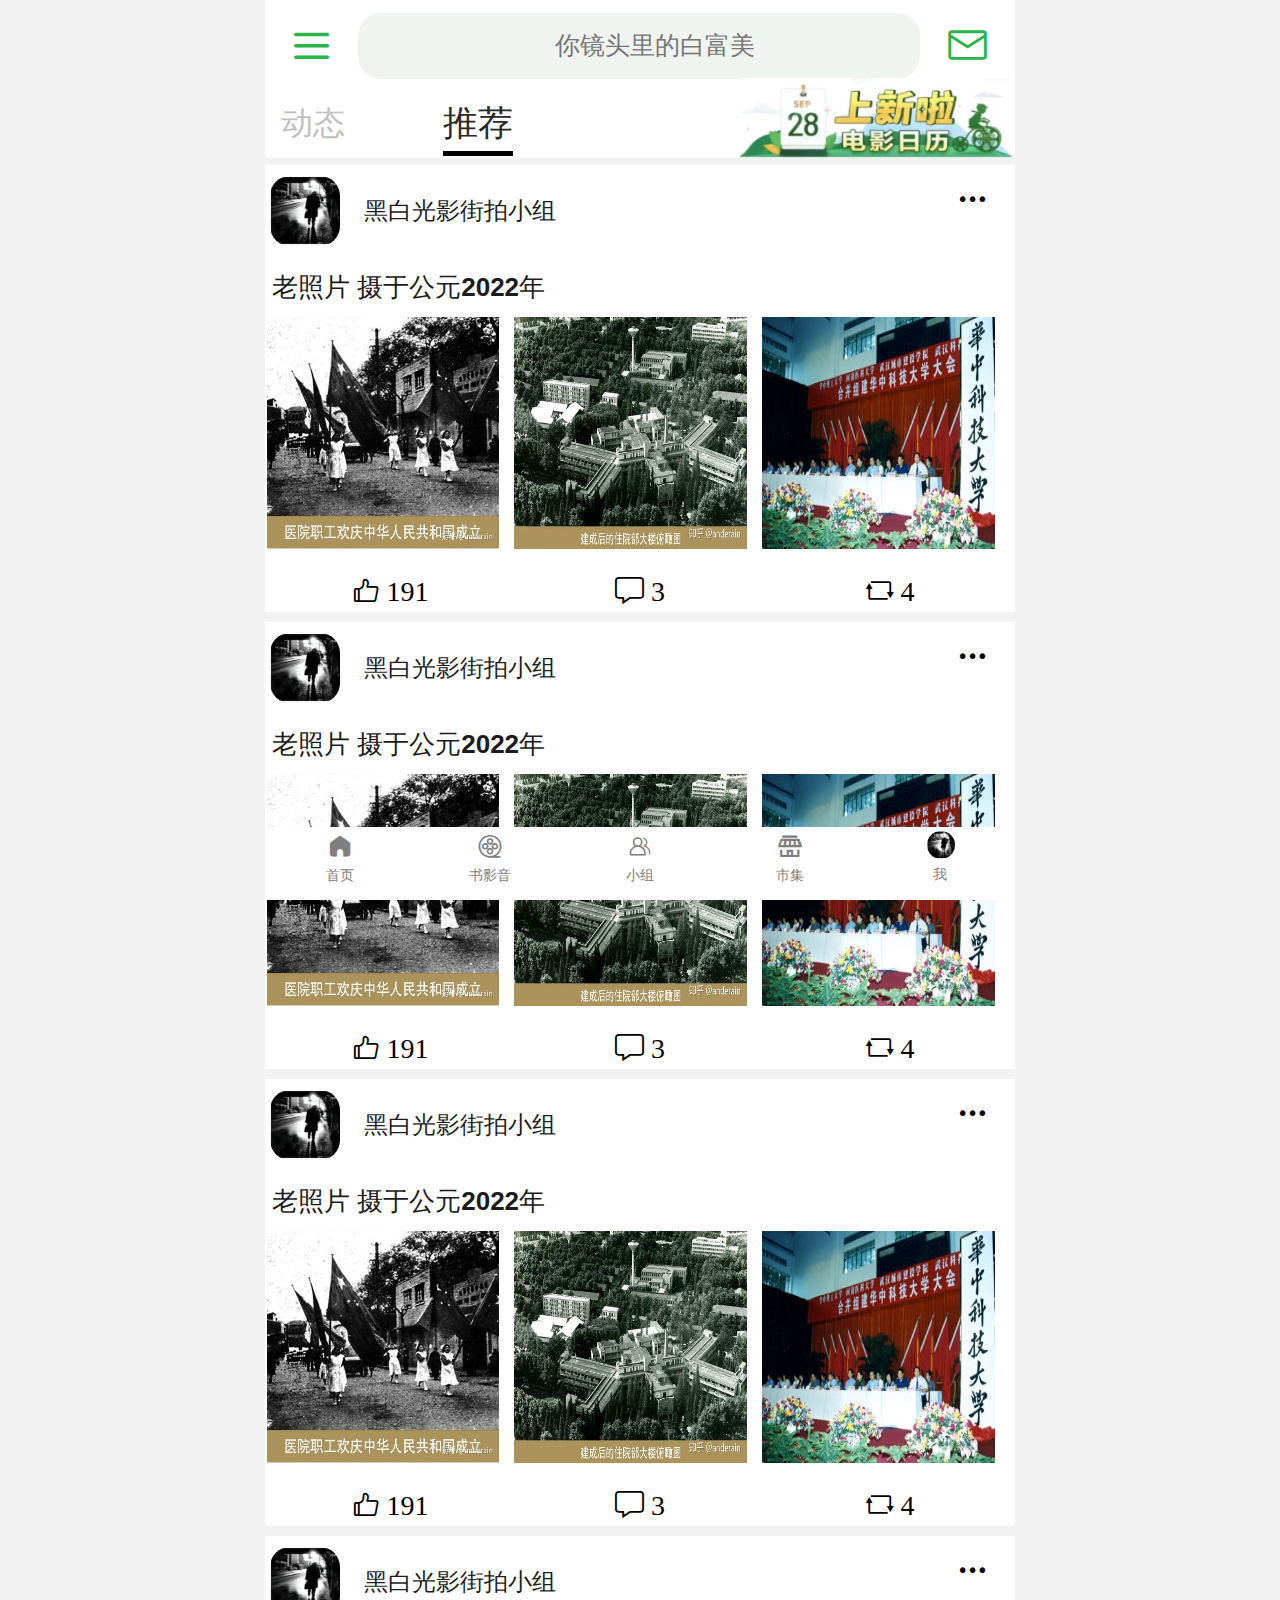
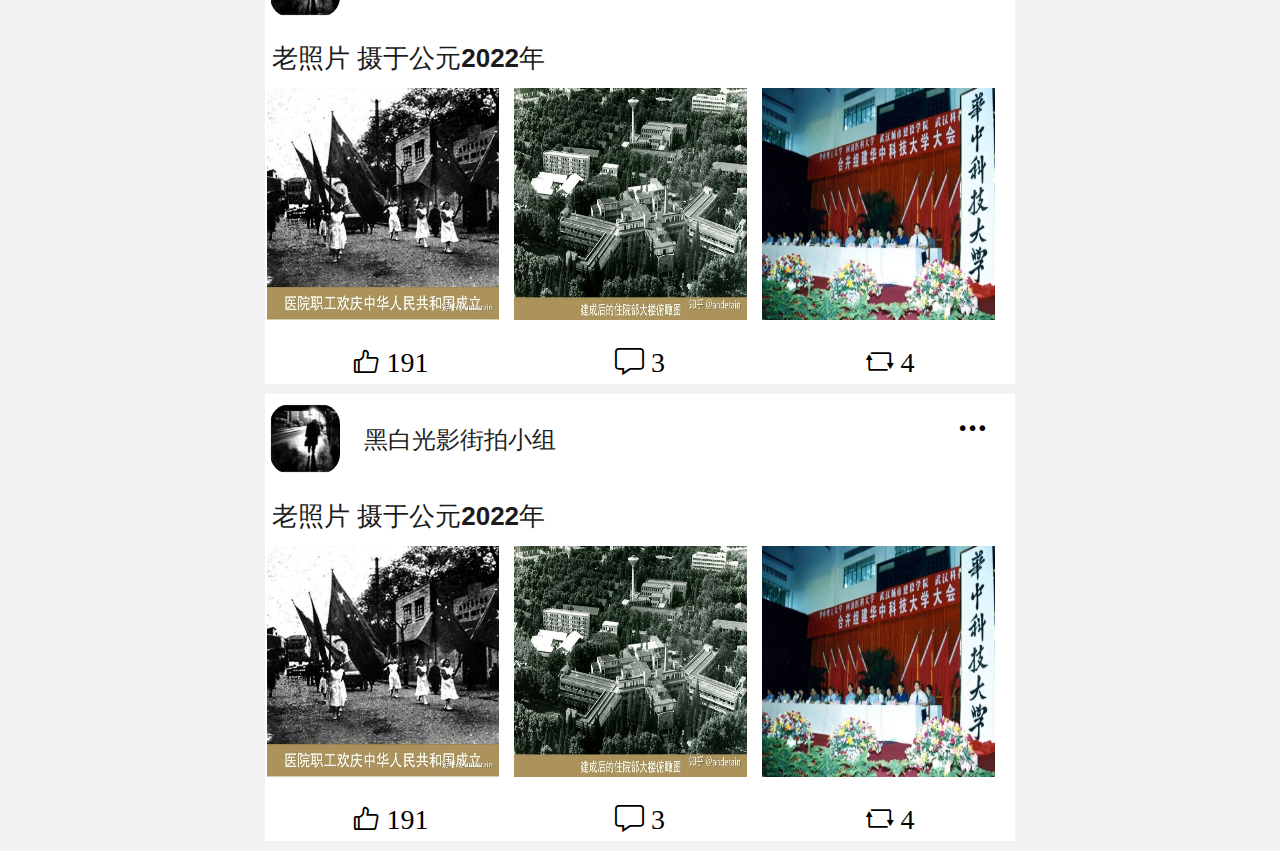
==== index.html @ cb841f9a "“首页完成了”" ====
<!DOCTYPE html>
<html lang="en">

<head>
    <meta charset="UTF-8">
    <meta http-equiv="X-UA-Compatible" content="IE=edge">
    <meta name="viewport" content="width=device-width, initial-scale=1.0, maximum-scale=1.0, user-scalable=0" />
    <title>豆瓣</title>
    <link rel="icon" href="assets/images/豆瓣.png" type="image/x-icon" />
    <link rel="stylesheet" href="css/normalize.css">
    <link rel="stylesheet" href="css/index.css">
    <link rel="stylesheet" href="assets/fonts/iconfont.css">
    <!-- <script src="js/flexible.js"></script> -->
</head>

<body>
    <header class="search-content">
        <span class="iconfont icon-cebianlan"></span>
        <div class="search">
            <form action="">
                <input type="search" placeholder="你镜头里的白富美">
            </form>
        </div>
        <span class="iconfont icon-email"></span>
        <div class="dynamic">动态</div>
        <div class="recommend active">推荐</div>
        <img src="./assets/uploads/Snipaste_2022-10-01_21-51-32.png" alt="">
    </header>

    <div class="recommend-content">
        <div class="total-info">
            <div class="user-info">
                <div class="user">
                    <img src="./assets/uploads/avatar.png" alt="">
                    <span class="user-name">黑白光影街拍小组</span>
                </div>
                <span class="iconfont icon-gengduo"></span>
            </div>
            <div class="msg-info">老照片 摄于公元2022年</div>
            <div class="pic-info">
                <img src="./assets/uploads/v2-00fd47b984b097ff6799c70eac688576_r.jpg" alt="">
                <img src="./assets/uploads/v2-368f17c7b49742d3653ee3d4623b5243_720w.jpg" alt="">
                <img src="./assets/uploads/v2-5789cc732e435e5d7d6d45717a08fe07_720w (3).jpg" alt="">
            </div>
            <div class="other-info">
                <span class="iconfont icon-dianzan"> 191</span>
                <span class="iconfont icon-pinglun"> 3</span>
                <span class="iconfont icon-loop"> 4</span>
            </div>
        </div>
        <div class="total-info">
            <div class="user-info">
                <div class="user">
                    <img src="./assets/uploads/avatar.png" alt="">
                    <span class="user-name">黑白光影街拍小组</span>
                </div>
                <span class="iconfont icon-gengduo"></span>
            </div>
            <div class="msg-info">老照片 摄于公元2022年</div>
            <div class="pic-info">
                <img src="./assets/uploads/v2-00fd47b984b097ff6799c70eac688576_r.jpg" alt="">
                <img src="./assets/uploads/v2-368f17c7b49742d3653ee3d4623b5243_720w.jpg" alt="">
                <img src="./assets/uploads/v2-5789cc732e435e5d7d6d45717a08fe07_720w (3).jpg" alt="">
            </div>
            <div class="other-info">
                <span class="iconfont icon-dianzan"> 191</span>
                <span class="iconfont icon-pinglun"> 3</span>
                <span class="iconfont icon-loop"> 4</span>
            </div>
        </div>
        <div class="total-info">
            <div class="user-info">
                <div class="user">
                    <img src="./assets/uploads/avatar.png" alt="">
                    <span class="user-name">黑白光影街拍小组</span>
                </div>
                <span class="iconfont icon-gengduo"></span>
            </div>
            <div class="msg-info">老照片 摄于公元2022年</div>
            <div class="pic-info">
                <img src="./assets/uploads/v2-00fd47b984b097ff6799c70eac688576_r.jpg" alt="">
                <img src="./assets/uploads/v2-368f17c7b49742d3653ee3d4623b5243_720w.jpg" alt="">
                <img src="./assets/uploads/v2-5789cc732e435e5d7d6d45717a08fe07_720w (3).jpg" alt="">
            </div>
            <div class="other-info">
                <span class="iconfont icon-dianzan"> 191</span>
                <span class="iconfont icon-pinglun"> 3</span>
                <span class="iconfont icon-loop"> 4</span>
            </div>
        </div>
        <div class="total-info">
            <div class="user-info">
                <div class="user">
                    <img src="./assets/uploads/avatar.png" alt="">
                    <span class="user-name">黑白光影街拍小组</span>
                </div>
                <span class="iconfont icon-gengduo"></span>
            </div>
            <div class="msg-info">老照片 摄于公元2022年</div>
            <div class="pic-info">
                <img src="./assets/uploads/v2-00fd47b984b097ff6799c70eac688576_r.jpg" alt="">
                <img src="./assets/uploads/v2-368f17c7b49742d3653ee3d4623b5243_720w.jpg" alt="">
                <img src="./assets/uploads/v2-5789cc732e435e5d7d6d45717a08fe07_720w (3).jpg" alt="">
            </div>
            <div class="other-info">
                <span class="iconfont icon-dianzan"> 191</span>
                <span class="iconfont icon-pinglun"> 3</span>
                <span class="iconfont icon-loop"> 4</span>
            </div>
        </div>
        <div class="total-info">
            <div class="user-info">
                <div class="user">
                    <img src="./assets/uploads/avatar.png" alt="">
                    <span class="user-name">黑白光影街拍小组</span>
                </div>
                <span class="iconfont icon-gengduo"></span>
            </div>
            <div class="msg-info">老照片 摄于公元2022年</div>
            <div class="pic-info">
                <img src="./assets/uploads/v2-00fd47b984b097ff6799c70eac688576_r.jpg" alt="">
                <img src="./assets/uploads/v2-368f17c7b49742d3653ee3d4623b5243_720w.jpg" alt="">
                <img src="./assets/uploads/v2-5789cc732e435e5d7d6d45717a08fe07_720w (3).jpg" alt="">
            </div>
            <div class="other-info">
                <span class="iconfont icon-dianzan"> 191</span>
                <span class="iconfont icon-pinglun"> 3</span>
                <span class="iconfont icon-loop"> 4</span>
            </div>
        </div>
    </div>

    <nav class="footer-nav">
    <div class="modular">
        <span class="iconfont icon-shouye"></span>
        <span class="word">首页</span>
    </div>
    <div class="modular">
        <span class="iconfont icon-yingshi"></span>
        <span class="word">书影音</span>
    </div>
    <div class="modular">
        <span class="iconfont icon-xiaozu"></span>
        <span class="word">小组</span>
    </div>
    <div class="modular">
        <span class="iconfont icon-shichang"></span>
        <span class="word">市集</span>   
    </div>
    <div class="modular">
        <img src="./assets/uploads/avatar.png"></img>
        <span class="word">我</span>
    </div>
    </nav>
</body>

</html>
---- css/index.css ----
a {
  text-decoration: none;
}
html {
  font-size: 50px;
}
@media screen and (min-width: 320px) {
  html {
    font-size: 21.33333333px;
  }
}
@media screen and (min-width: 360px) {
  html {
    font-size: 24px;
  }
}
@media screen and (min-width: 375px) {
  html {
    font-size: 25px;
  }
}
@media screen and (min-width: 384px) {
  html {
    font-size: 25.6px;
  }
}
@media screen and (min-width: 400px) {
  html {
    font-size: 26.66666667px;
  }
}
@media screen and (min-width: 414px) {
  html {
    font-size: 27.6px;
  }
}
@media screen and (min-width: 424px) {
  html {
    font-size: 28.26666667px;
  }
}
@media screen and (min-width: 480px) {
  html {
    font-size: 32px;
  }
}
@media screen and (min-width: 540px) {
  html {
    font-size: 36px;
  }
}
@media screen and (min-width: 720px) {
  html {
    font-size: 48px;
  }
}
@media screen and (min-width: 750px) {
  html {
    font-size: 50px;
  }
}
body {
  min-width: 320px;
  width: 15rem;
  margin: 0 auto;
  line-height: 1.5;
  font-family: Arial, Helvetica;
  background: #F2F2F2;
}
.search-content {
  display: flex;
  flex-wrap: wrap;
  position: fixed;
  top: 0;
  left: 50%;
  transform: translateX(-50%);
  width: 15rem;
  height: 3.16rem;
  background-color: #ffffff;
}
.search-content .icon-cebianlan {
  width: 0.88rem;
  height: 1.4rem;
  margin: 0.22rem 0.5rem 0.14rem 0.48rem;
  color: #28b549;
  line-height: 1.4rem;
  text-align: center;
  font-size: 0.7rem;
}
.search-content .search {
  width: 11.24rem;
}
.search-content .search input {
  outline: none;
  width: 100%;
  border: 0;
  height: 1.32rem;
  border-radius: 0.46rem;
  background-color: #eff4f0;
  margin-top: 0.24rem;
  font-size: 0.5rem;
  color: #e6ebe7;
  text-align: center;
  padding-left: 1.1rem;
}
.search-content .icon-email {
  width: 0.92rem;
  height: 1.4rem;
  margin: 0.22rem 0.5rem 0.14rem 0.48rem;
  background-size: 0.88rem 1.4rem;
  color: #28b549;
  font-size: 0.9rem;
  line-height: 1.4rem;
  text-align: center;
}
.search-content .dynamic {
  box-sizing: border-box;
  width: 1.4rem;
  height: 1.3rem;
  margin-left: 0.32rem;
  margin-right: 1.2rem;
  font-size: 0.63rem;
  font-weight: 550;
  line-height: 1.3rem;
  color: #c0c0c0;
}
.search-content .recommend {
  box-sizing: border-box;
  width: 1.4rem;
  height: 1.3rem;
  margin-right: 1.2rem;
  margin-left: 0.63rem;
  font-size: 0.69rem;
  font-weight: 550;
  line-height: 1.3rem;
  color: #c0c0c0;
}
.search-content img {
  position: absolute;
  top: 1.56rem;
  right: 0;
  display: block;
  width: 5.5rem;
  height: 1.6rem;
}
.search-content div.active {
  color: #2a2a2a;
  border-bottom: 0.1rem solid black;
}
.recommend-content {
  margin-top: 3.3rem;
  width: 15rem;
}
.recommend-content .total-info {
  margin-bottom: 0.2rem;
  background-color: #ffffff;
}
.recommend-content .total-info .user-info {
  height: 1.4rem;
  display: flex;
  justify-content: space-between;
}
.recommend-content .total-info .user-info .user span {
  font-size: 0.48rem;
  font-weight: 550;
  margin-left: 0.2rem;
  color: #1d1d1d;
}
.recommend-content .total-info .user-info .user img {
  width: 1.4rem;
  height: 1.4rem;
  border-radius: 0.4rem;
  margin-top: 0.2rem;
  margin-left: 0.1rem;
  vertical-align: middle;
}
.recommend-content .total-info .user-info .icon-gengduo {
  font-size: 0.9rem;
  margin-right: 0.4rem;
  text-align: center;
  line-height: 1.4rem;
}
.recommend-content .total-info .msg-info {
  margin-top: 0.66rem;
  margin-left: 0.14rem;
  color: #1b1b1b;
  font-weight: 550;
  font-size: 0.52rem;
}
.recommend-content .total-info .pic-info {
  margin-top: 0.2rem;
  border-radius: 0.3rem;
  overflow: hidden;
}
.recommend-content .total-info .pic-info img {
  margin-left: 0.03rem;
  width: 31%;
  height: 4.6333rem;
}
.recommend-content .total-info .other-info {
  display: flex;
}
.recommend-content .total-info .other-info .iconfont {
  flex: 1;
  font-size: 0.56rem;
  font-weight: 300;
  line-height: 0.85rem;
  text-align: center;
}
.footer-nav {
  position: fixed;
  bottom: 0;
  display: flex;
  width: 15rem;
  height: 1.46rem;
  background-color: #fff;
}
.footer-nav .modular {
  flex: 1;
  display: flex;
  flex-direction: column;
  text-align: center;
  color: #7f7f7f;
}
.footer-nav .modular img {
  margin-top: 0.07rem;
  margin-left: 1.23rem;
  margin-bottom: 0.12rem;
  width: 0.56rem;
  height: 0.56rem;
  border-radius: 0.33rem;
}
.footer-nav .modular .iconfont {
  font-size: 0.52rem;
}
.footer-nav .modular .word {
  font-size: 0.27rem;
}
---- assets/fonts/iconfont.css ----
@font-face {
  font-family: "iconfont"; /* Project id 3639123 */
  src: url('iconfont.woff2?t=1664629147896') format('woff2'),
       url('iconfont.woff?t=1664629147896') format('woff'),
       url('iconfont.ttf?t=1664629147896') format('truetype');
}

.iconfont {
  font-family: "iconfont" !important;
  font-size: 16px;
  font-style: normal;
  -webkit-font-smoothing: antialiased;
  -moz-osx-font-smoothing: grayscale;
}

.icon-xinfeng:before {
  content: "\e640";
}

.icon-twitter:before {
  content: "\e646";
}

.icon-dingdan:before {
  content: "\e8ae";
}

.icon-shouye:before {
  content: "\e8c6";
}

.icon-shichang:before {
  content: "\e60d";
}

.icon-yuan:before {
  content: "\e610";
}

.icon-yingshi:before {
  content: "\e62a";
}

.icon-dianreshuihu:before {
  content: "\e63c";
}

.icon-gouwuchekong:before {
  content: "\e600";
}

.icon-fanhui:before {
  content: "\e601";
}

.icon-fanhui2:before {
  content: "\e603";
}

.icon-xiaozu:before {
  content: "\e69a";
}

.icon-gengduo:before {
  content: "\e719";
}

.icon-qianbao_o:before {
  content: "\eba1";
}

.icon-sousuo:before {
  content: "\e651";
}

.icon-cebianlan:before {
  content: "\e606";
}

.icon-dianzan:before {
  content: "\ec7f";
}

.icon-email:before {
  content: "\e66f";
}

.icon-pinglun:before {
  content: "\e602";
}

.icon-loop:before {
  content: "\ea1d";
}

.icon-aixin:before {
  content: "\e8ab";
}

.icon-bianji:before {
  content: "\e8ac";
}
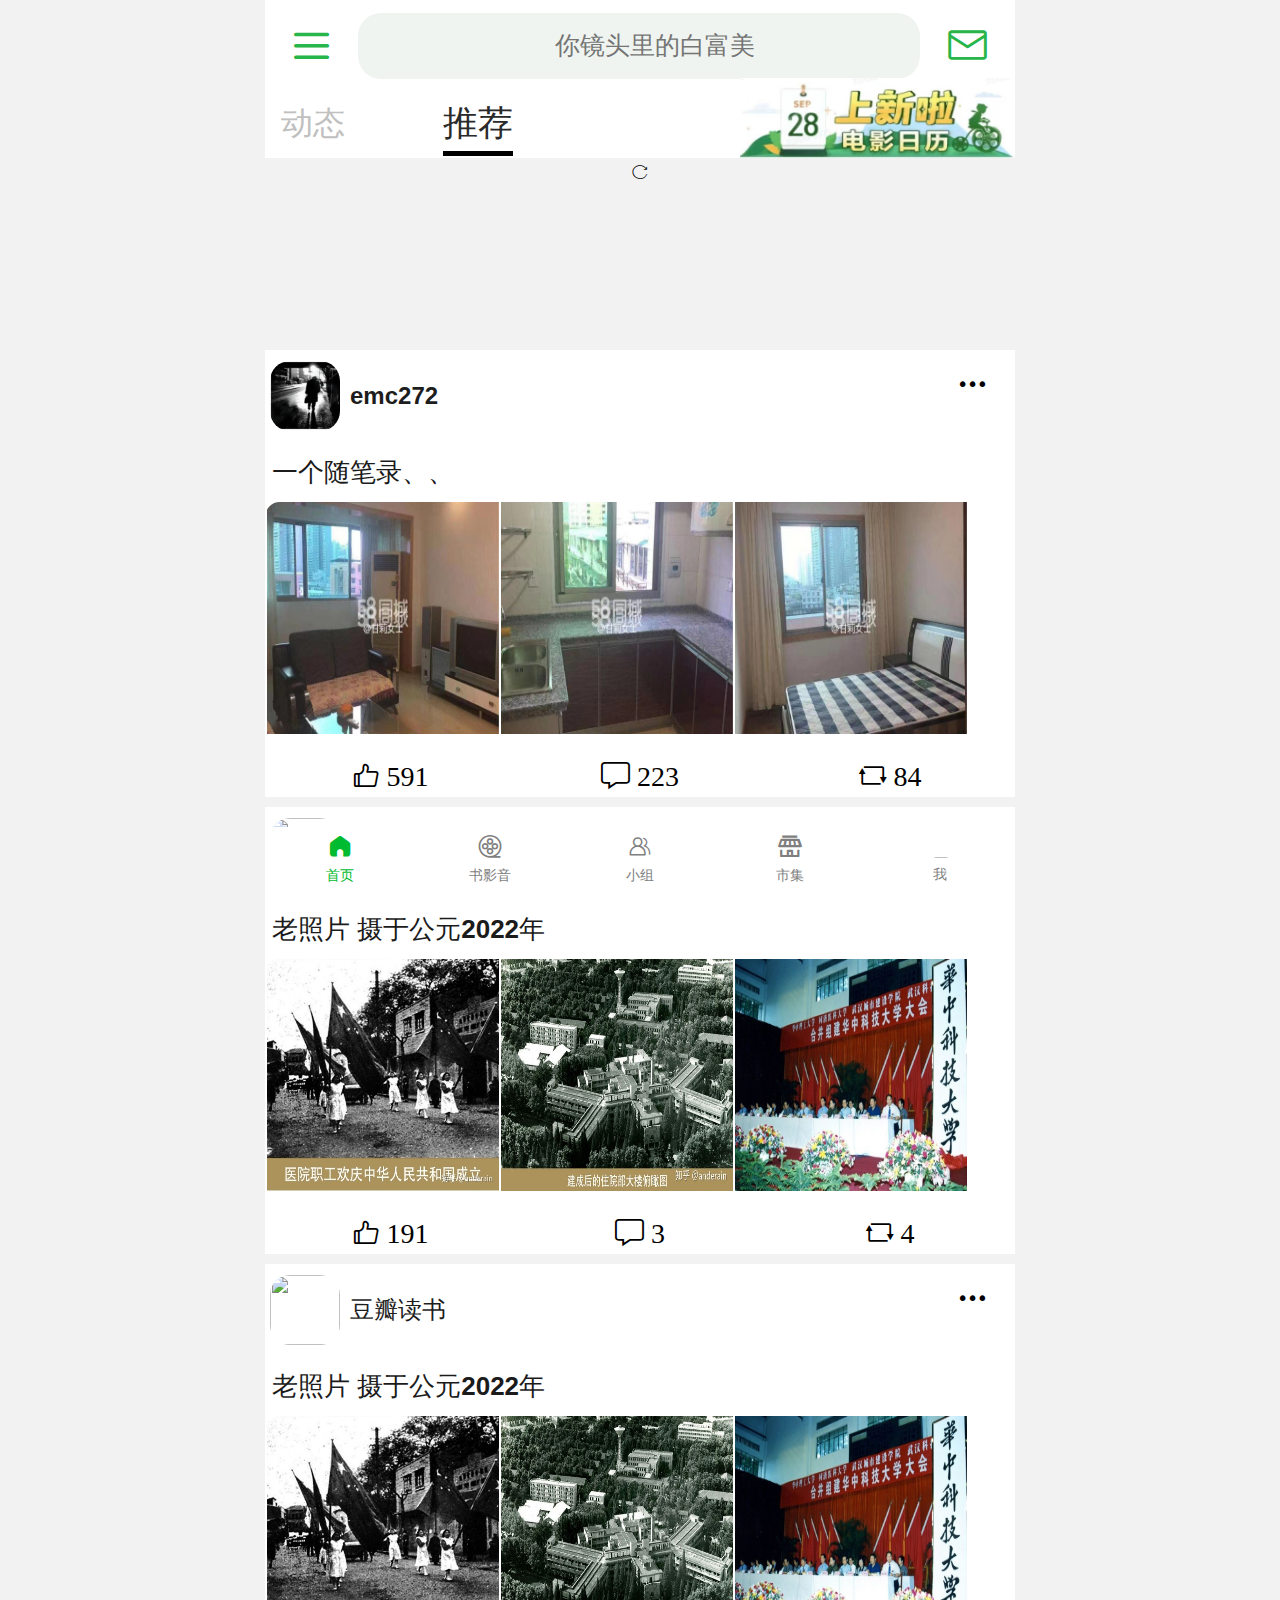
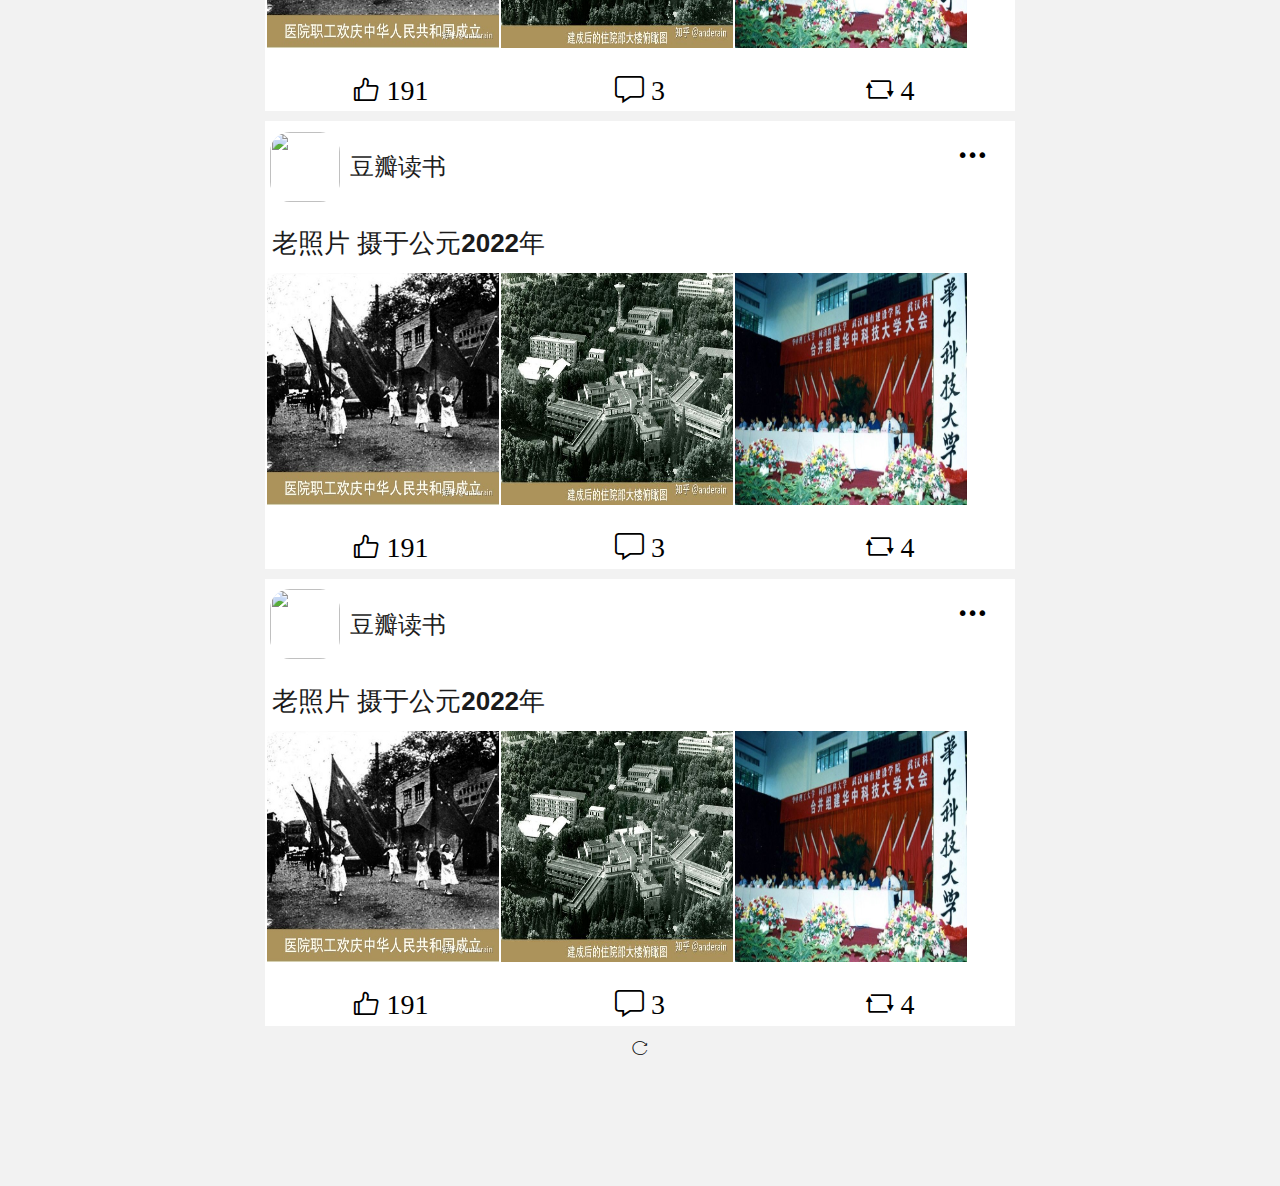
==== commit 7e0cd8f8: "js交互逻辑基本完成" ====
--- a/index.html
+++ b/index.html
@@ -11,11 +11,12 @@
     <link rel="stylesheet" href="css/index.css">
     <link rel="stylesheet" href="assets/fonts/iconfont.css">
     <!-- <script src="js/flexible.js"></script> -->
+    <script src="js/index.js"></script>
 </head>
 
 <body>
     <header class="search-content">
-        <span class="iconfont icon-cebianlan"></span>
+        <a class="iconfont icon-cebianlan"></a>
         <div class="search">
             <form action="">
                 <input type="search" placeholder="你镜头里的白富美">
@@ -27,131 +28,111 @@
         <img src="./assets/uploads/Snipaste_2022-10-01_21-51-32.png" alt="">
     </header>
 
+    <div class="iconfont icon-shuaxin shuaxin-top"></div>
+
     <div class="recommend-content">
-        <div class="total-info">
-            <div class="user-info">
-                <div class="user">
-                    <img src="./assets/uploads/avatar.png" alt="">
-                    <span class="user-name">黑白光影街拍小组</span>
+        
+    </div>
+
+    <div class="iconfont icon-shuaxin shuaxin-bottom"></div>
+
+    <nav class="footer-nav">
+        <div class="modular active">
+            <span class="iconfont icon-shouye"></span>
+            <span class="word">首页</span>
+        </div>
+        <div class="modular">
+            <span class="iconfont icon-yingshi"></span>
+            <span class="word">书影音</span>
+        </div>
+        <div class="modular">
+            <span class="iconfont icon-xiaozu"></span>
+            <span class="word">小组</span>
+        </div>
+        <div class="modular">
+            <span class="iconfont icon-shichang"></span>
+            <span class="word">市集</span>
+        </div>
+        <div class="modular">
+            <img src="./assets/uploads/36180475.jpg"></img>
+            <span class="word">我</span>
+        </div>
+    </nav>
+
+    <div class="sidebar">
+        <div class="content">
+            <header>
+                <a class="iconfont icon-guanbi_o"></a>
+                <span class="iconfont icon-saoyisaosaomiao
+                "></span>
+            </header>
+            <div class="sidebar-user-info">
+                <img src="./assets/uploads/36180475.jpg"></img>
+                <div class="total">
+                    <span class="user-name">豆瓣读书</span>
+                    <span class="bean-number">66小豆 &gt;</span>
                 </div>
-                <span class="iconfont icon-gengduo"></span>
             </div>
-            <div class="msg-info">老照片 摄于公元2022年</div>
-            <div class="pic-info">
-                <img src="./assets/uploads/v2-00fd47b984b097ff6799c70eac688576_r.jpg" alt="">
-                <img src="./assets/uploads/v2-368f17c7b49742d3653ee3d4623b5243_720w.jpg" alt="">
-                <img src="./assets/uploads/v2-5789cc732e435e5d7d6d45717a08fe07_720w (3).jpg" alt="">
+            <div class="colomn-content1">
+                <span class="iconfont icon-shoucang"></span>
+                <span class="line-word">我的收藏/豆列</span>
             </div>
-            <div class="other-info">
-                <span class="iconfont icon-dianzan"> 191</span>
-                <span class="iconfont icon-pinglun"> 3</span>
-                <span class="iconfont icon-loop"> 4</span>
+            <div class="colomn-content2">
+                <span class="iconfont icon-guanzhu"></span>
+                <span class="line-word">我的关注</span>
             </div>
+            <div class="colomn-content3">
+                <span class="iconfont icon-lishi"></span>
+                <span class="line-word">浏览历史</span>
+            </div>
+            <br />
+            <div class="colomn-content4">
+                <span class="iconfont icon-anquan_o"></span>
+                <span class="line-word">青少年模式</span>
+            </div>
+            <div class="colomn-content5">
+                <span class="iconfont icon-shezhi"></span>
+                <span class="line-word">设置</span>
+            </div>
+            <div class="colomn-content6">
+                <span class="iconfont icon-bangzhu"></span>
+                <span class="line-word">帮助与反馈</span>
+            </div>
+            <div class="colomn-content7">
+                <span class="iconfont icon-shequ"></span>
+                <span class="line-word">社区管理中心</span>
+            </div>
+            <div class="details">
+                <div class="sidebar-footer-content1">
+                    <span class="iconfont icon-dingdan"></span>
+                    <span class="word">订单</span>
+                </div>
+                <div class="sidebar-footer-content2">
+                    <span class="iconfont icon-gouwuchekong
+                    "></span>
+                    <span class="word">购物车</span>
+                </div>
+                <div class="sidebar-footer-content3">
+                    <span class="iconfont icon-qianbao_o"></span>
+                    <span class="word">钱包</span>
+                </div>
+                <div class="sidebar-footer-content4">
+                    <span class="iconfont icon-yuan"></span>
+                    <span class="word">豆瓣时间</span>
+                </div>
+                <div class="sidebar-footer-content5">
+                    <span class="iconfont icon-twitter"></span>
+                    <span class="word">豆瓣阅读书架</span>
+                </div>
+            </div>
+            <footer>
+                <img src="./assets/images/豆瓣.png" alt="">
+                豆瓣 证照信息 &gt;
+            </footer>
         </div>
-        <div class="total-info">
-            <div class="user-info">
-                <div class="user">
-                    <img src="./assets/uploads/avatar.png" alt="">
-                    <span class="user-name">黑白光影街拍小组</span>
-                </div>
-                <span class="iconfont icon-gengduo"></span>
-            </div>
-            <div class="msg-info">老照片 摄于公元2022年</div>
-            <div class="pic-info">
-                <img src="./assets/uploads/v2-00fd47b984b097ff6799c70eac688576_r.jpg" alt="">
-                <img src="./assets/uploads/v2-368f17c7b49742d3653ee3d4623b5243_720w.jpg" alt="">
-                <img src="./assets/uploads/v2-5789cc732e435e5d7d6d45717a08fe07_720w (3).jpg" alt="">
-            </div>
-            <div class="other-info">
-                <span class="iconfont icon-dianzan"> 191</span>
-                <span class="iconfont icon-pinglun"> 3</span>
-                <span class="iconfont icon-loop"> 4</span>
-            </div>
-        </div>
-        <div class="total-info">
-            <div class="user-info">
-                <div class="user">
-                    <img src="./assets/uploads/avatar.png" alt="">
-                    <span class="user-name">黑白光影街拍小组</span>
-                </div>
-                <span class="iconfont icon-gengduo"></span>
-            </div>
-            <div class="msg-info">老照片 摄于公元2022年</div>
-            <div class="pic-info">
-                <img src="./assets/uploads/v2-00fd47b984b097ff6799c70eac688576_r.jpg" alt="">
-                <img src="./assets/uploads/v2-368f17c7b49742d3653ee3d4623b5243_720w.jpg" alt="">
-                <img src="./assets/uploads/v2-5789cc732e435e5d7d6d45717a08fe07_720w (3).jpg" alt="">
-            </div>
-            <div class="other-info">
-                <span class="iconfont icon-dianzan"> 191</span>
-                <span class="iconfont icon-pinglun"> 3</span>
-                <span class="iconfont icon-loop"> 4</span>
-            </div>
-        </div>
-        <div class="total-info">
-            <div class="user-info">
-                <div class="user">
-                    <img src="./assets/uploads/avatar.png" alt="">
-                    <span class="user-name">黑白光影街拍小组</span>
-                </div>
-                <span class="iconfont icon-gengduo"></span>
-            </div>
-            <div class="msg-info">老照片 摄于公元2022年</div>
-            <div class="pic-info">
-                <img src="./assets/uploads/v2-00fd47b984b097ff6799c70eac688576_r.jpg" alt="">
-                <img src="./assets/uploads/v2-368f17c7b49742d3653ee3d4623b5243_720w.jpg" alt="">
-                <img src="./assets/uploads/v2-5789cc732e435e5d7d6d45717a08fe07_720w (3).jpg" alt="">
-            </div>
-            <div class="other-info">
-                <span class="iconfont icon-dianzan"> 191</span>
-                <span class="iconfont icon-pinglun"> 3</span>
-                <span class="iconfont icon-loop"> 4</span>
-            </div>
-        </div>
-        <div class="total-info">
-            <div class="user-info">
-                <div class="user">
-                    <img src="./assets/uploads/avatar.png" alt="">
-                    <span class="user-name">黑白光影街拍小组</span>
-                </div>
-                <span class="iconfont icon-gengduo"></span>
-            </div>
-            <div class="msg-info">老照片 摄于公元2022年</div>
-            <div class="pic-info">
-                <img src="./assets/uploads/v2-00fd47b984b097ff6799c70eac688576_r.jpg" alt="">
-                <img src="./assets/uploads/v2-368f17c7b49742d3653ee3d4623b5243_720w.jpg" alt="">
-                <img src="./assets/uploads/v2-5789cc732e435e5d7d6d45717a08fe07_720w (3).jpg" alt="">
-            </div>
-            <div class="other-info">
-                <span class="iconfont icon-dianzan"> 191</span>
-                <span class="iconfont icon-pinglun"> 3</span>
-                <span class="iconfont icon-loop"> 4</span>
-            </div>
+        <div class="background">
         </div>
     </div>
-
-    <nav class="footer-nav">
-    <div class="modular">
-        <span class="iconfont icon-shouye"></span>
-        <span class="word">首页</span>
-    </div>
-    <div class="modular">
-        <span class="iconfont icon-yingshi"></span>
-        <span class="word">书影音</span>
-    </div>
-    <div class="modular">
-        <span class="iconfont icon-xiaozu"></span>
-        <span class="word">小组</span>
-    </div>
-    <div class="modular">
-        <span class="iconfont icon-shichang"></span>
-        <span class="word">市集</span>   
-    </div>
-    <div class="modular">
-        <img src="./assets/uploads/avatar.png"></img>
-        <span class="word">我</span>
-    </div>
-    </nav>
 </body>
 
 </html>--- a/css/index.css
+++ b/css/index.css
@@ -207,6 +207,20 @@
   line-height: 0.85rem;
   text-align: center;
 }
+.icon-shuaxin {
+  height: 3rem;
+  width: 2rem;
+  margin: 0 auto;
+  text-align: center;
+  font-size: 1.4rem;
+  transform-origin: center 14.8%;
+  transition: all 2s;
+}
+.shuaxin-top {
+  height: 0.5rem;
+  margin-top: 3.2rem;
+  transform-origin: center 88.8%;
+}
 .footer-nav {
   position: fixed;
   bottom: 0;
@@ -236,3 +250,130 @@
 .footer-nav .modular .word {
   font-size: 0.27rem;
 }
+.footer-nav div.active {
+  color: #00bb2f;
+}
+.sidebar {
+  position: fixed;
+  top: 0;
+  left: 50%;
+  transform: translateX(-50%);
+  display: flex;
+  display: none;
+  width: 100%;
+  height: 100%;
+}
+.sidebar .content {
+  width: 68%;
+  height: 100%;
+  background-color: #f7f7f7;
+  position: relative;
+}
+.sidebar .content header {
+  display: flex;
+  justify-content: space-between;
+}
+.sidebar .content header .icon-guanbi_o {
+  padding-left: 1.333rem;
+  line-height: 0.99rem;
+  font-size: 0.93rem;
+  font-weight: 700;
+  color: #7f7f7f;
+}
+.sidebar .content header .icon-saoyisaosaomiao {
+  padding-right: 0.4rem;
+  line-height: 0.99rem;
+  font-size: 0.73rem;
+  font-weight: 550;
+  color: #7f7f7f;
+}
+.sidebar .content .sidebar-user-info {
+  height: 1.9rem;
+  margin-top: 0.9rem;
+  margin-left: 1.3rem;
+  margin-bottom: 0.73rem;
+}
+.sidebar .content .sidebar-user-info img {
+  float: left;
+  width: 1.8rem;
+  height: 1.8em;
+  border-radius: 0.9rem;
+}
+.sidebar .content .sidebar-user-info .total {
+  padding-left: 0.23rem;
+  float: left;
+  display: flex;
+  vertical-align: top;
+  flex-direction: column;
+}
+.sidebar .content .sidebar-user-info .total .user-name {
+  font-weight: 550;
+  font-size: 0.7rem;
+}
+.sidebar .content .sidebar-user-info .total .bean-number {
+  width: 2.35rem;
+  height: 1.74em;
+  border-radius: 0.7rem;
+  background-color: #eaeaea;
+  color: #1b1b1b;
+  font-size: 0.53rem;
+  text-align: center;
+  line-height: 0.87rem;
+}
+.sidebar .content div[class^="colomn-content"] {
+  padding-left: 1.67rem;
+  margin-bottom: 0.25rem;
+}
+.sidebar .content div[class^="colomn-content"] .iconfont {
+  color: #7f7f7f;
+  font-size: 0.8rem;
+  font-weight: 600;
+}
+.sidebar .content div[class^="colomn-content"] .line-word {
+  padding-left: 0.3rem;
+  font-size: 0.6rem;
+}
+.sidebar .content .details {
+  position: absolute;
+  bottom: 2.5rem;
+  left: 50%;
+  transform: translateX(-50%);
+  display: flex;
+  flex-wrap: wrap;
+  width: 92%;
+  height: 4.96rem;
+  background-color: #fff;
+}
+.sidebar .content .details div[class^="sidebar-footer-content"] {
+  width: 33.3%;
+  display: flex;
+  flex-direction: column;
+  text-align: center;
+  color: #7f7f7f;
+}
+.sidebar .content .details div[class^="sidebar-footer-content"] .iconfont {
+  font-weight: 550;
+  color: #808080;
+  font-size: 0.84rem;
+}
+.sidebar .content .details div[class^="sidebar-footer-content"] .word {
+  font-size: 0.5rem;
+}
+.sidebar .content footer {
+  position: absolute;
+  bottom: 0;
+  color: #c8c8c8;
+  font-size: 0.6rem;
+  padding-left: 1.99rem;
+  padding-bottom: 0.99rem;
+}
+.sidebar .content footer img {
+  width: 0.99rem;
+  height: 0.99rem;
+  vertical-align: middle;
+}
+.sidebar .background {
+  height: 100%;
+  width: 32%;
+  background-color: rgba(0, 0, 0, 0.4);
+}
--- a/assets/fonts/iconfont.css
+++ b/assets/fonts/iconfont.css
@@ -1,8 +1,8 @@
 @font-face {
   font-family: "iconfont"; /* Project id 3639123 */
-  src: url('iconfont.woff2?t=1664629147896') format('woff2'),
-       url('iconfont.woff?t=1664629147896') format('woff'),
-       url('iconfont.ttf?t=1664629147896') format('truetype');
+  src: url('iconfont.woff2?t=1664964333672') format('woff2'),
+       url('iconfont.woff?t=1664964333672') format('woff'),
+       url('iconfont.ttf?t=1664964333672') format('truetype');
 }
 
 .iconfont {
@@ -11,6 +11,66 @@
   font-style: normal;
   -webkit-font-smoothing: antialiased;
   -moz-osx-font-smoothing: grayscale;
+}
+
+.icon-xiangyouxuanzhuan:before {
+  content: "\e66a";
+}
+
+.icon-shuaxin:before {
+  content: "\e650";
+}
+
+.icon-xiaolian:before {
+  content: "\e702";
+}
+
+.icon-shangyi:before {
+  content: "\e605";
+}
+
+.icon-xiala:before {
+  content: "\e6b9";
+}
+
+.icon-caidan:before {
+  content: "\e60e";
+}
+
+.icon-bangzhu:before {
+  content: "\e604";
+}
+
+.icon-shezhi:before {
+  content: "\e62b";
+}
+
+.icon-shequ:before {
+  content: "\e62c";
+}
+
+.icon-shoucang:before {
+  content: "\e61a";
+}
+
+.icon-guanzhu:before {
+  content: "\e655";
+}
+
+.icon-anquan_o:before {
+  content: "\eb71";
+}
+
+.icon-guanbi_o:before {
+  content: "\eb76";
+}
+
+.icon-saoyisaosaomiao:before {
+  content: "\e7c1";
+}
+
+.icon-lishi:before {
+  content: "\e638";
 }
 
 .icon-xinfeng:before {
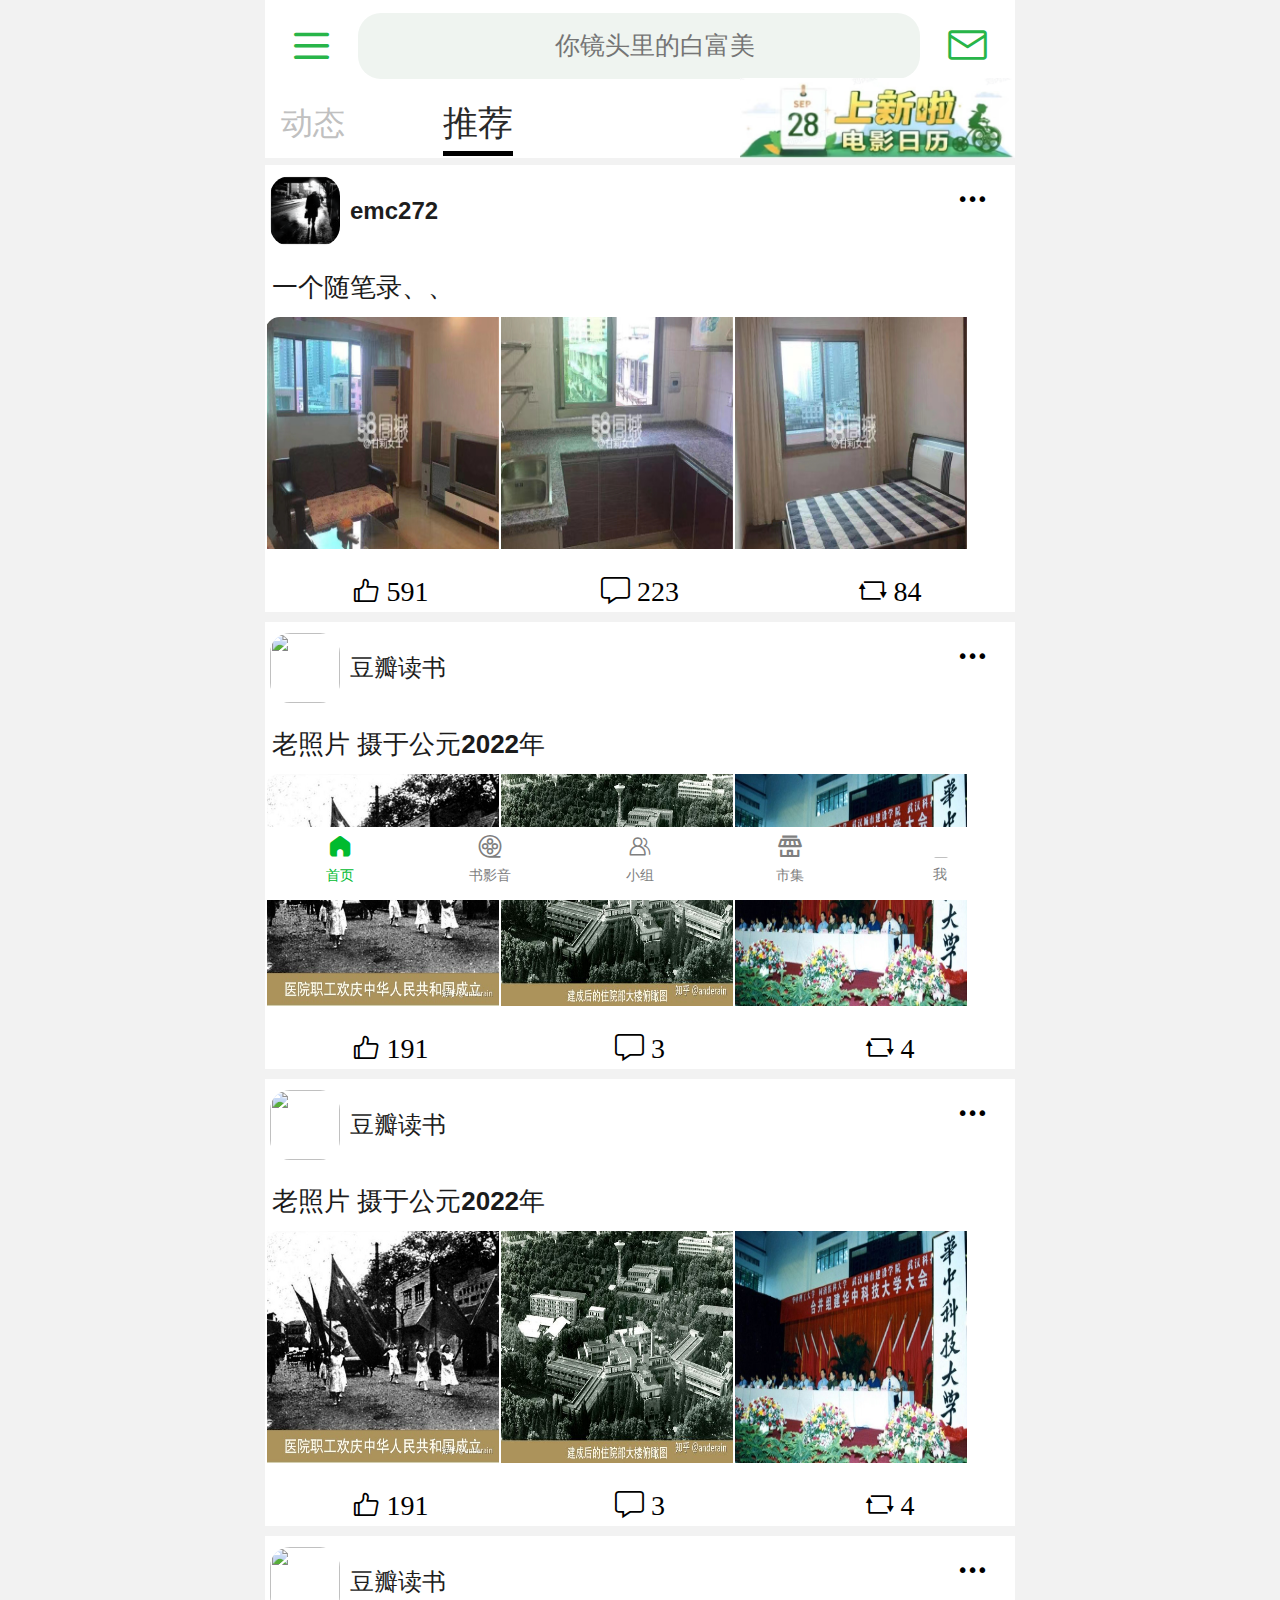
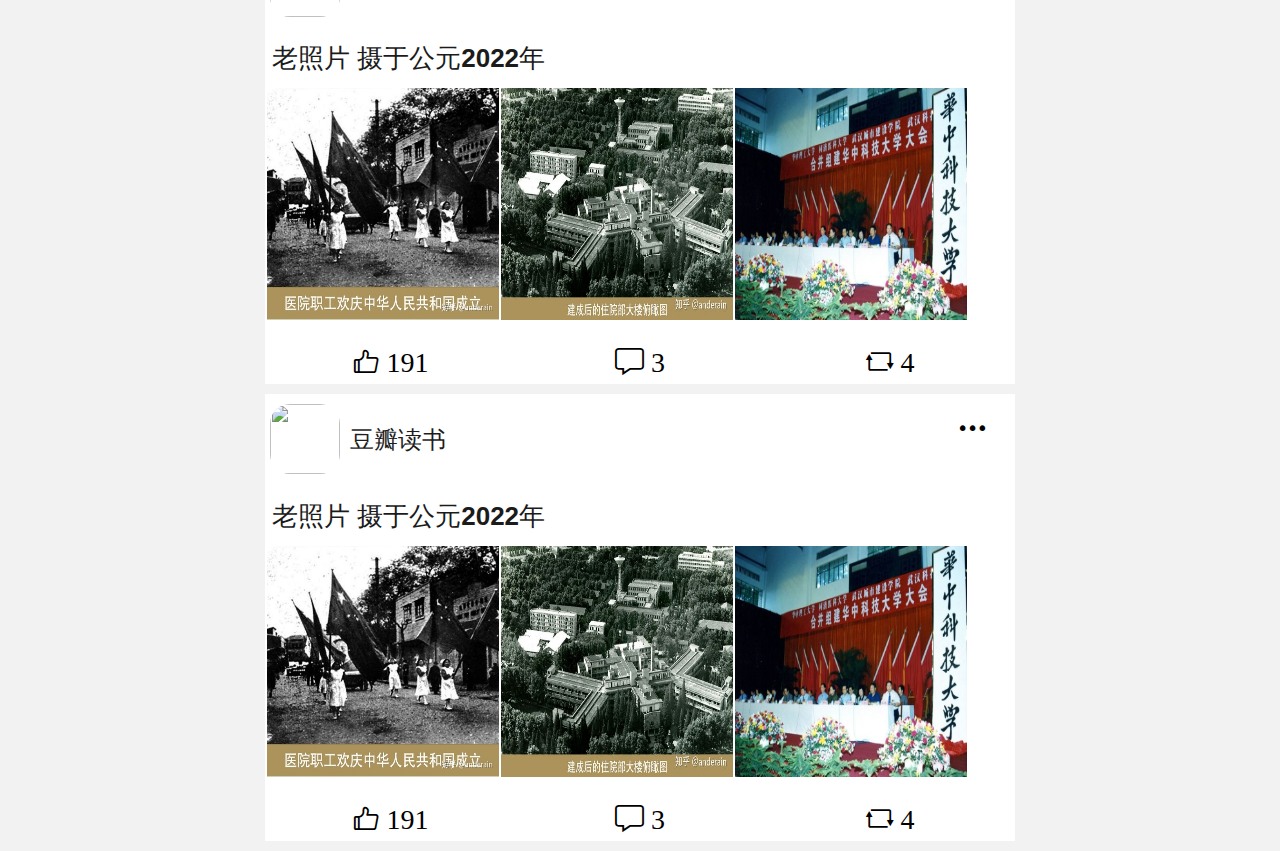
==== commit 9fb93c68: "后台部分完成，交互全部完成" ====
--- a/index.html
+++ b/index.html
@@ -8,9 +8,9 @@
     <title>豆瓣</title>
     <link rel="icon" href="assets/images/豆瓣.png" type="image/x-icon" />
     <link rel="stylesheet" href="css/normalize.css">
+    <!-- <link rel="stylesheet" href="css/public.css"> -->
     <link rel="stylesheet" href="css/index.css">
     <link rel="stylesheet" href="assets/fonts/iconfont.css">
-    <!-- <script src="js/flexible.js"></script> -->
     <script src="js/index.js"></script>
 </head>
 
@@ -31,7 +31,7 @@
     <div class="iconfont icon-shuaxin shuaxin-top"></div>
 
     <div class="recommend-content">
-        
+
     </div>
 
     <div class="iconfont icon-shuaxin shuaxin-bottom"></div>
@@ -53,14 +53,14 @@
             <span class="iconfont icon-shichang"></span>
             <span class="word">市集</span>
         </div>
-        <div class="modular">
+        <a class="modular jump-to-user">
             <img src="./assets/uploads/36180475.jpg"></img>
             <span class="word">我</span>
-        </div>
+        </a>
     </nav>
 
     <div class="sidebar">
-        <div class="content">
+        <div class="sidebar_content">
             <header>
                 <a class="iconfont icon-guanbi_o"></a>
                 <span class="iconfont icon-saoyisaosaomiao
@@ -130,8 +130,9 @@
                 豆瓣 证照信息 &gt;
             </footer>
         </div>
-        <div class="background">
-        </div>
+    </div>
+
+    <div class="background">
     </div>
 </body>
 
--- a/css/public.css
+++ b/css/public.css
@@ -0,0 +1,6 @@
+
+html,body{ overflow: scroll;}
+ 
+html::-webkit-scrollbar, body::-webkit-scrollbar{width:0px;height:0px;}
+ 
+/* body{margin:0;} */--- a/css/index.css
+++ b/css/index.css
@@ -215,6 +215,7 @@
   font-size: 1.4rem;
   transform-origin: center 14.8%;
   transition: all 2s;
+  display: none;
 }
 .shuaxin-top {
   height: 0.5rem;
@@ -259,58 +260,61 @@
   left: 50%;
   transform: translateX(-50%);
   display: flex;
+  z-index: 5;
   display: none;
   width: 100%;
   height: 100%;
 }
-.sidebar .content {
+.sidebar .sidebar_content {
   width: 68%;
   height: 100%;
   background-color: #f7f7f7;
   position: relative;
-}
-.sidebar .content header {
+  z-index: 56;
+}
+.sidebar .sidebar_content header {
+  padding-top: 0.28rem;
   display: flex;
   justify-content: space-between;
 }
-.sidebar .content header .icon-guanbi_o {
+.sidebar .sidebar_content header .icon-guanbi_o {
   padding-left: 1.333rem;
   line-height: 0.99rem;
   font-size: 0.93rem;
   font-weight: 700;
   color: #7f7f7f;
 }
-.sidebar .content header .icon-saoyisaosaomiao {
+.sidebar .sidebar_content header .icon-saoyisaosaomiao {
   padding-right: 0.4rem;
   line-height: 0.99rem;
   font-size: 0.73rem;
   font-weight: 550;
   color: #7f7f7f;
 }
-.sidebar .content .sidebar-user-info {
+.sidebar .sidebar_content .sidebar-user-info {
   height: 1.9rem;
   margin-top: 0.9rem;
   margin-left: 1.3rem;
   margin-bottom: 0.73rem;
 }
-.sidebar .content .sidebar-user-info img {
+.sidebar .sidebar_content .sidebar-user-info img {
   float: left;
   width: 1.8rem;
   height: 1.8em;
   border-radius: 0.9rem;
 }
-.sidebar .content .sidebar-user-info .total {
+.sidebar .sidebar_content .sidebar-user-info .total {
   padding-left: 0.23rem;
   float: left;
   display: flex;
   vertical-align: top;
   flex-direction: column;
 }
-.sidebar .content .sidebar-user-info .total .user-name {
+.sidebar .sidebar_content .sidebar-user-info .total .user-name {
   font-weight: 550;
   font-size: 0.7rem;
 }
-.sidebar .content .sidebar-user-info .total .bean-number {
+.sidebar .sidebar_content .sidebar-user-info .total .bean-number {
   width: 2.35rem;
   height: 1.74em;
   border-radius: 0.7rem;
@@ -320,20 +324,20 @@
   text-align: center;
   line-height: 0.87rem;
 }
-.sidebar .content div[class^="colomn-content"] {
+.sidebar .sidebar_content div[class^="colomn-content"] {
   padding-left: 1.67rem;
   margin-bottom: 0.25rem;
 }
-.sidebar .content div[class^="colomn-content"] .iconfont {
+.sidebar .sidebar_content div[class^="colomn-content"] .iconfont {
   color: #7f7f7f;
   font-size: 0.8rem;
   font-weight: 600;
 }
-.sidebar .content div[class^="colomn-content"] .line-word {
+.sidebar .sidebar_content div[class^="colomn-content"] .line-word {
   padding-left: 0.3rem;
   font-size: 0.6rem;
 }
-.sidebar .content .details {
+.sidebar .sidebar_content .details {
   position: absolute;
   bottom: 2.5rem;
   left: 50%;
@@ -344,22 +348,22 @@
   height: 4.96rem;
   background-color: #fff;
 }
-.sidebar .content .details div[class^="sidebar-footer-content"] {
+.sidebar .sidebar_content .details div[class^="sidebar-footer-content"] {
   width: 33.3%;
   display: flex;
   flex-direction: column;
   text-align: center;
   color: #7f7f7f;
 }
-.sidebar .content .details div[class^="sidebar-footer-content"] .iconfont {
+.sidebar .sidebar_content .details div[class^="sidebar-footer-content"] .iconfont {
   font-weight: 550;
   color: #808080;
   font-size: 0.84rem;
 }
-.sidebar .content .details div[class^="sidebar-footer-content"] .word {
+.sidebar .sidebar_content .details div[class^="sidebar-footer-content"] .word {
   font-size: 0.5rem;
 }
-.sidebar .content footer {
+.sidebar .sidebar_content footer {
   position: absolute;
   bottom: 0;
   color: #c8c8c8;
@@ -367,13 +371,18 @@
   padding-left: 1.99rem;
   padding-bottom: 0.99rem;
 }
-.sidebar .content footer img {
+.sidebar .sidebar_content footer img {
   width: 0.99rem;
   height: 0.99rem;
   vertical-align: middle;
 }
-.sidebar .background {
+.background {
+  position: fixed;
+  top: 0;
+  left: 50%;
+  transform: translateX(-50%);
   height: 100%;
-  width: 32%;
+  width: 15rem;
   background-color: rgba(0, 0, 0, 0.4);
-}
+  display: none;
+}
